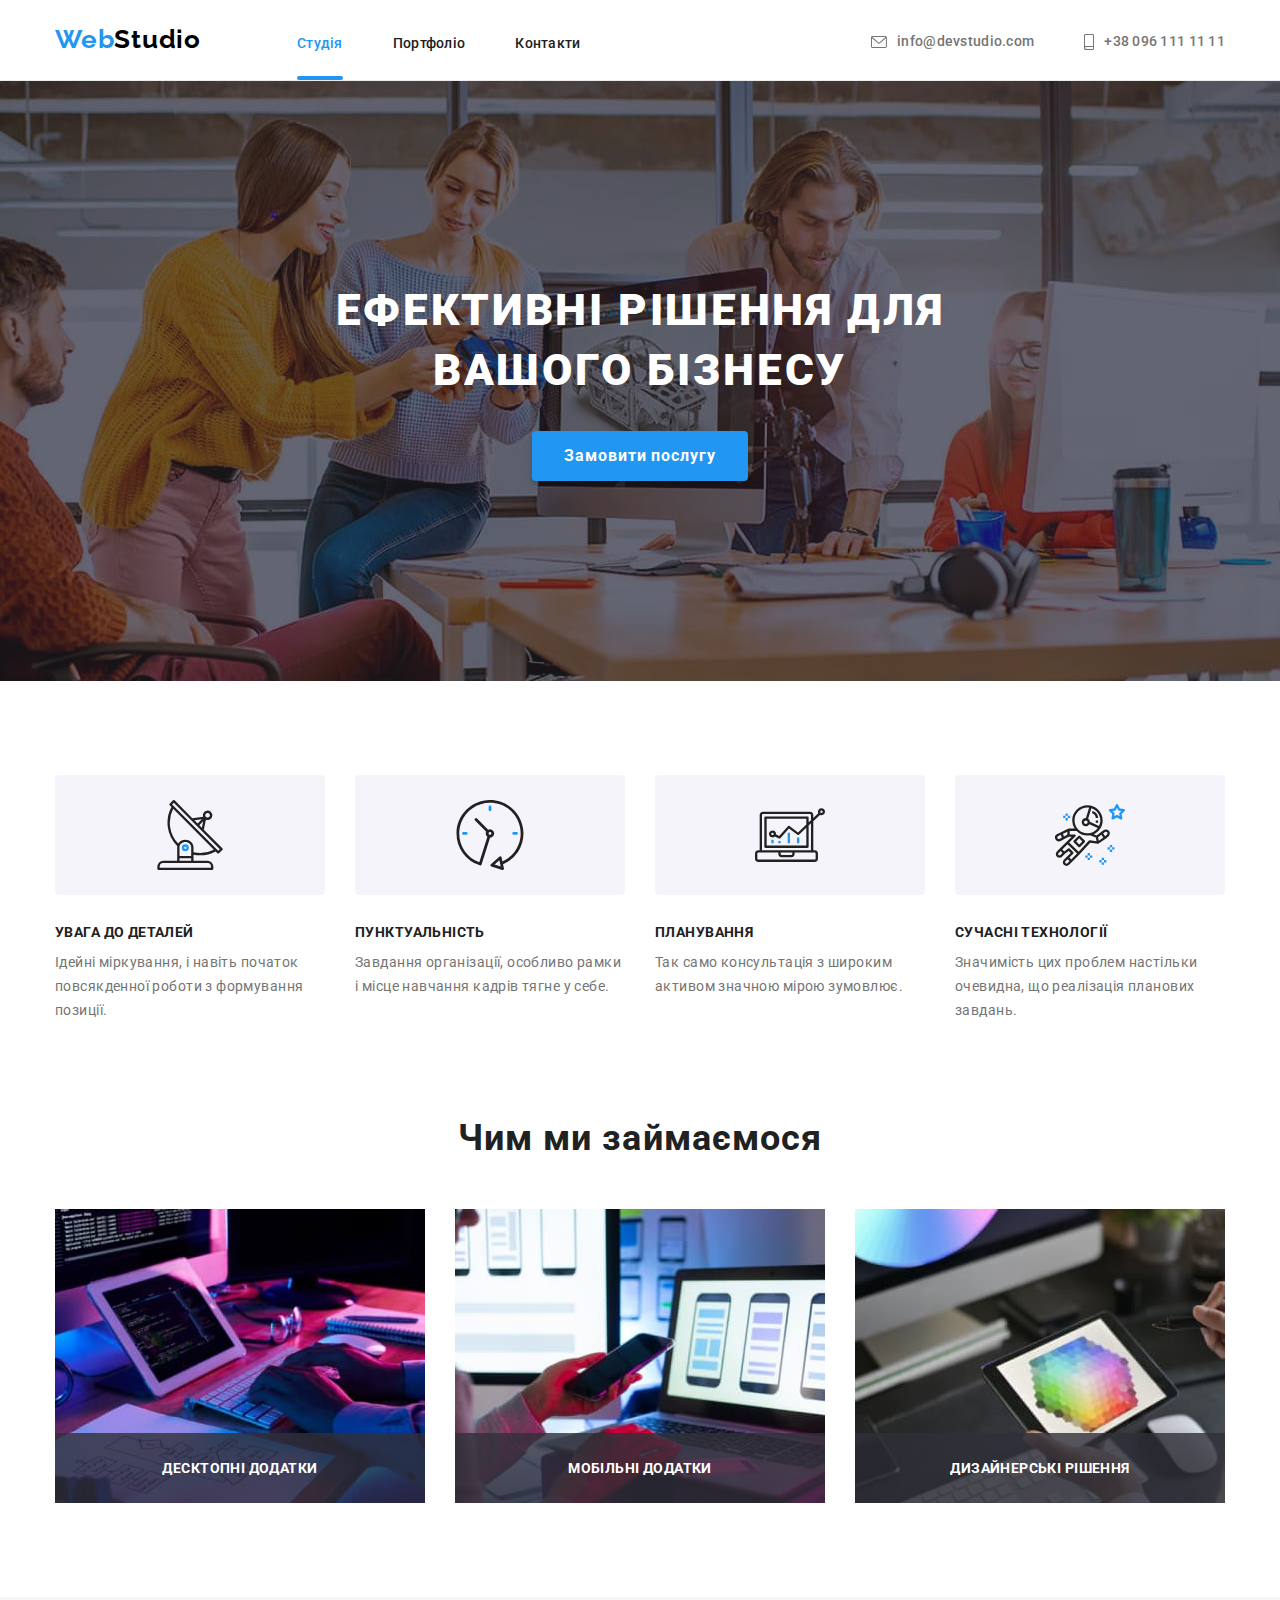
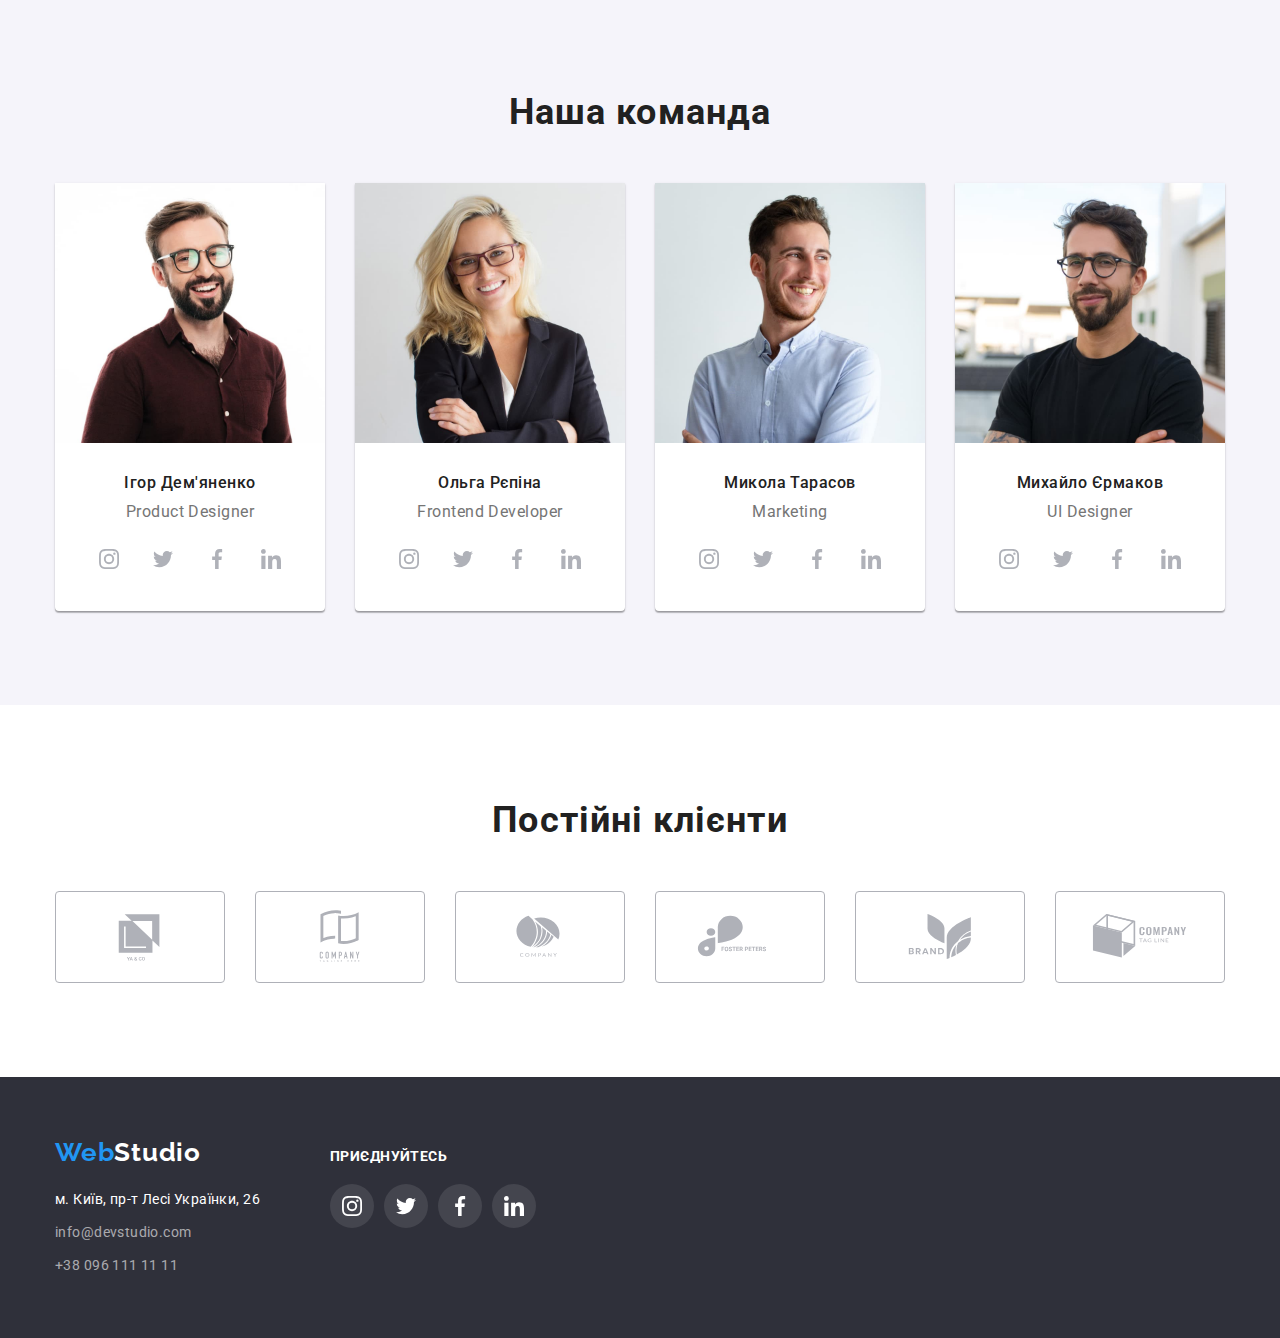
==== index.html @ 6156f2c0 "creat repository" ====
<!DOCTYPE html>
<html lang="uk">
<head>
    <meta charset="UTF-8">
    <meta http-equiv="X-UA-Compatible" content="IE=edge">
    <meta name="viewport" content="width=h1, initial-scale=1.0">
    <title>WebStudio</title>
    <link rel="preconnect" href="https://fonts.googleapis.com">
    <link rel="preconnect" href="https://fonts.gstatic.com" crossorigin>
    <link href="https://fonts.googleapis.com/css2?family=Montserrat:wght@400;700&family=Raleway:wght@700&family=Roboto:wght@400;500;700;900&display=swap" rel="stylesheet">
    <link rel="stylesheet" href="https://cdn.jsdelivr.net/npm/modern-normalize@1.1.0/modern-normalize.min.css">
    <link rel="stylesheet" href="./css/styles.css">
</head>
<body>
    <header class="page-header">
        <div class="container page-header-container">    
                <nav class="page-navigation">
                    <a href="./index.html" class="logo logo-header link">
                        <span class="logo-web">Web</span><span class="logo-studio-header">Studio</span>
                    </a>
                    <ul class="menu-nav list">
                   <li class="menu-nav-item">
                        <a href="./index.html" class="link current">
                            Студія
                         </a>
                    </li>
                    <li>
                        <a href="./portfolio.html" class="link">
                            Портфоліо
                        </a>
                    </li>
                    <li>
                       <a href="#" class="link">
                            Контакти
                        </a>
                    </li>
                </ul>
                </nav>
                <ul class="header-contacts list">
                    <li class="header-contacts-item">    
                    <a href="mailto:info@devstudio.com" class="link contacts-link">
                        <svg class="mail-icon">
                            <use href="./images/icons.svg#icon-envelope"></use>
                        </svg>
                        info@devstudio.com
                    </a>
                    </li>
                    <li class="header-contacts-item"> 
                        <a href="tel:+380961111111" class="link contacts-link">    
                            <svg class="smartphone-icon">
                                <use href="./images/icons.svg#icon-smartphone"></use>
                             </svg> 
                            +38 096 111 11 11
                        </a>
                    </li> 
                </ul>
        </div>   
    </header>
    
    <main>
        <section class="hero overlay">
            <div class="container">
                <h1 class="title-hero">Ефективні рішення для вашого бізнесу</h1>
                <button type="button" class="btn-order" data-modal-open>
                    Замовити послугу
                </button>
            </div>
        </section>
        <section class="feature">
            <div class="container">
            <h2 class="title-section title-invisible">Особливості</h2>
            <ul class="feature-items-list list">
                <li>
                    <div class="feature-items">
                        <svg aria-label="антена" class="feature-items-icon" width="70" height="70">
                            <use href="./images/icons.svg#icon-antenna"></use>
                        </svg> 
                    </div>
                    <h2 class="subtitle">Увага до деталей</h2>
                    <p class="text">
                        Ідейні міркування, і навіть початок повсякденної роботи з формування позиції.
                    </p>
                </li>
                <li>
                    <div class="feature-items">
                        <svg aria-label="годинник" class="feature-items-icon" width="70" height="70">
                            <use href="./images/icons.svg#icon-clock"></use>
                        </svg> 
                    </div> 
                    <h2 class="subtitle">Пунктуальність</h2>
                    <p class="text">
                        Завдання організації, особливо рамки і місце навчання кадрів тягне у себе.
                    </p>
                </li>
                <li>
                    <div class="feature-items">
                        <svg aria-label="діаграма" class="feature-items-icon" width="70" height="70">
                            <use href="./images/icons.svg#icon-diagram"></use>
                        </svg> 
                    </div> 
                    <h2 class="subtitle">Планування</h2>
                    <p class="text">
                        Так само консультація з широким активом значною мірою зумовлює.
                    </p>
                </li>
                <li>
                    <div class="feature-items">
                        <svg aria-label="астронавт" class="feature-items-icon" width="70" height="70">
                            <use href="./images/icons.svg#icon-astronaut"></use>
                        </svg> 
                    </div> 
                    <h2 class="subtitle">Сучасні технології</h2>
                    <p class="text">
                        Значимість цих проблем настільки очевидна, що реалізація планових завдань.
                    </p>
                </li>
            </ul>
            </div>
        </section>
        <section class="activity">
            <div class="container">
            <h2 class="title-section">Чим ми займаємося</h2>
            <ul class="activity-cards list">
                <li>
                    <div class="activity-cards-item">
                        <img src="./images/box1.jpg" alt="Веб-дизайнер оформлює макет сайту" width="370">
                        <p class="activity-cards-subtitle">Десктопні додатки</p>   
                    </div>
                </li>
                <li>
                    <div class="activity-cards-item">
                        <img src="./images/box2.jpg" alt="Програміст розробляє додаток для мобільного телефону" width="370">
                        <p class="activity-cards-subtitle">Мобільні додатки</p>
                    </div>
                </li>
                <li>
                    <div class="activity-cards-item">
                        <img src="./images/box3.jpg" alt="Веб-дизайнер з роботою над вибором кольору на графічному планшеті" width="370">
                        <p class="activity-cards-subtitle">Дизайнерські рішення</p>
                    </div>
                    
                </li>
            </ul>
            </div>
        </section>
        <section class="our-team">
            <div class="container">
            <h2 class="title-section">Наша команда</h2>
            <ul class="employees list">
                <li class="employees-item">
                    <img src="./images/photo1.jpg" alt="Photo product designer" width="270">
                    <h3 class="employee">Ігор Дем'яненко</h3>
                    <p lang="en" class="career">Product Designer</p>
                    <ul class="social-list list">
                        <li class="social-list-item">
                            <a href class="social-list-link">
                                <svg lang="en" aria-label="instagram icon" class="social-list-icon">
                                    <use href="./images/icons.svg#icon-instagram" width="20" height="20"></use>
                                </svg>
                            </a>
                        </li>
                        <li class="social-list-item">
                            <a href class="social-list-link">
                                <svg lang="en" aria-label="twitter icon" class="social-list-icon">
                                    <use href="./images/icons.svg#icon-twitter" width="20" height="20"></use>
                                </svg>
                            </a>
                        </li>
                        <li class="social-list-item">
                            <a href class="social-list-link">
                                <svg lang="en" aria-label="facebook icon" class="social-list-icon">
                                    <use href="./images/icons.svg#icon-facebook" width="20" height="20"></use>
                                </svg>
                            </a>
                        </li>
                        <li class="social-list-item">
                            <a href class="social-list-link">
                                <svg lang="en" aria-label="linkedin icon" class="social-list-icon">
                                    <use href="./images/icons.svg#icon-linkedin" width="20" height="20"></use>
                                </svg>
                            </a>
                        </li>
                    </ul>
                </li>
                <li class="employees-item">
                    <img src="./images/photo2.jpg" alt="Photo frontend developer" width="270">
                    <h3 class="employee">Ольга Рєпіна</h3>
                    <p lang="en" class="career">Frontend Developer</p>
                    <ul class="social-list list">
                        <li class="social-list-item">
                            <a href class="social-list-link">
                                <svg lang="en" aria-label="instagram icon" class="social-list-icon">
                                    <use href="./images/icons.svg#icon-instagram" width="20" height="20"></use>
                                </svg>
                            </a>
                        </li>
                        <li class="social-list-item">
                            <a href class="social-list-link">
                                <svg lang="en" aria-label="twitter icon" class="social-list-icon">
                                    <use href="./images/icons.svg#icon-twitter" width="20" height="20"></use>
                                </svg>
                            </a>
                        </li>
                        <li class="social-list-item">
                            <a href class="social-list-link">
                                <svg lang="en" aria-label="facebook icon" class="social-list-icon">
                                    <use href="./images/icons.svg#icon-facebook" width="20" height="20"></use>
                                </svg>
                            </a>
                        </li>
                        <li class="social-list-item">
                            <a href class="social-list-link">
                                <svg lang="en" aria-label="linkedin icon" class="social-list-icon">
                                    <use href="./images/icons.svg#icon-linkedin" width="20" height="20"></use>
                                </svg>
                            </a>
                        </li>
                    </ul>
                </li>
                <li class="employees-item">
                    <img src="./images/photo3.jpg" alt="Photo marketer" width="270">
                    <h3 class="employee">Микола Тарасов</h3>
                    <p lang="en" class="career">Marketing</p>
                    <ul class="social-list list">
                        <li class="social-list-item">
                            <a href class="social-list-link">
                                <svg lang="en" aria-label="instagram icon" class="social-list-icon">
                                    <use href="./images/icons.svg#icon-instagram" width="20" height="20"></use>
                                </svg>
                            </a>
                        </li>
                        <li class="social-list-item">
                            <a href class="social-list-link">
                                <svg lang="en" aria-label="twitter icon" class="social-list-icon">
                                    <use href="./images/icons.svg#icon-twitter" width="20" height="20"></use>
                                </svg>
                            </a>
                        </li>
                        <li class="social-list-item">
                            <a href class="social-list-link">
                                <svg lang="en" aria-label="facebook icon" class="social-list-icon">
                                    <use href="./images/icons.svg#icon-facebook" width="20" height="20"></use>
                                </svg>
                            </a>
                        </li>
                        <li class="social-list-item">
                            <a href class="social-list-link">
                                <svg lang="en" aria-label="linkedin icon" class="social-list-icon">
                                    <use href="./images/icons.svg#icon-linkedin" width="20" height="20"></use>
                                </svg>
                            </a>
                        </li>
                    </ul>
                </li>
                <li class="employees-item">
                    <img src="./images/photo4.jpg" alt="Photo UI designer" width="270">
                    <h3 class="employee">Михайло Єрмаков</h3>
                    <p lang="en" class="career">UI Designer</p>
                    <ul class="social-list list">
                        <li class="social-list-item">
                            <a href class="social-list-link">
                                <svg lang="en" aria-label="instagram icon" class="social-list-icon">
                                    <use href="./images/icons.svg#icon-instagram" width="20" height="20"></use>
                                </svg>
                            </a>
                        </li>
                        <li class="social-list-item">
                            <a href class="social-list-link">
                                <svg lang="en" aria-label="twitter icon" class="social-list-icon">
                                    <use href="./images/icons.svg#icon-twitter" width="20" height="20"></use>
                                </svg>
                            </a>
                        </li>
                        <li class="social-list-item">
                            <a href class="social-list-link">
                                <svg lang="en" aria-label="facebook icon" class="social-list-icon">
                                    <use href="./images/icons.svg#icon-facebook" width="20" height="20"></use>
                                </svg>
                            </a>
                        </li>
                        <li class="social-list-item">
                            <a href class="social-list-link">
                                <svg lang="en" aria-label="linkedin icon" class="social-list-icon">
                                    <use href="./images/icons.svg#icon-linkedin" width="20" height="20"></use>
                                </svg>
                            </a>
                        </li>
                    </ul>
                </li>
            </ul>
            </div>
        </section>
        <section class="clients">
            <div class="container">
                <h2 class="title-section">Постійні клієнти</h2>
                <ul class="list clients-list">
                    <li>
                        <a href="" class="clients-link">
                            <svg lang="en" aria-label="logo company" class="clients-icon" width="106" height="60px">
                                <use href="./images/icons.svg#icon-client1"></use>
                            </svg>
                        </a>
                    </li>
                    <li>
                        <a href="" class="clients-link">
                            <svg lang="en" aria-label="logo company" class="clients-icon" width="106" height="60px">
                                <use href="./images/icons.svg#icon-client2"></use>
                            </svg>
                        </a>
                    </li>
                    <li>
                        <a href="" class="clients-link">
                            <svg lang="en" aria-label="logo company" class="clients-icon" width="106" height="60px">
                                <use href="./images/icons.svg#icon-client3"></use>
                            </svg>
                        </a>
                    </li>
                    <li>
                        <a href="" class="clients-link">
                            <svg lang="en" aria-label="logo company" class="clients-icon" width="106" height="60px">
                                <use href="./images/icons.svg#icon-client4"></use>
                            </svg>
                        </a>
                    </li>
                    <li>
                        <a href="" class="clients-link">
                            <svg lang="en" aria-label="logo company" class="clients-icon" width="106" height="60px">
                                <use href="./images/icons.svg#icon-client5"></use>
                            </svg>
                        </a>
                    </li>
                    <li>
                        <a href="" class="clients-link">
                            <svg lang="en" aria-label="logo company" class="clients-icon" width="106" height="60px">
                                <use href="./images/icons.svg#icon-client6"></use>
                            </svg>
                        </a>
                    </li>
                </ul>

            </div>
        </section>
    </main>
    <footer class="footer">
        <div class="container contacts-block">
        <div>
            <a href="./index.html" class="logo logo-footer link">
                <span class="logo-web">Web</span><span class="logo-studio-footer">Studio</span>
            </a>
            <address>
                <ul class="contacts list">
                    <li class="contacts-item">
                        <a href="https://goo.gl/maps/5WQEzpzciVfXeqbu7" target="_blank" rel="noreferer noopener nofollow" class="link address">
                            м. Київ, пр-т Лесі Українки, 26
                        </a>
                    </li>
                    <li class="contacts-item">
                        <a href="mailto:info@devstudio.com" class="link mail-footer">info@devstudio.com</a>
                    </li>    
                    <li class="contacts-item">
                        <a href="tel:+380961111111" class="link phone-footer">+38 096 111 11 11</a>
                    </li>
                </ul>
            </address>
        </div>
        <div class="social-footer">
            <p class="title-social">приєднуйтесь</p>
            <ul class="social-list social-list-footer list">
                <li class="social-list-item">
                    <a href class="social-list-link">
                        <svg lang="en" aria-label="instagram icon" class="social-list-icon">
                            <use href="./images/icons.svg#icon-instagram" width="20" height="20"></use>
                        </svg>
                    </a>
                </li>
                <li class="social-list-item">
                    <a href class="social-list-link">
                        <svg lang="en" aria-label="twitter icon" class="social-list-icon">
                            <use href="./images/icons.svg#icon-twitter" width="20" height="20"></use>
                        </svg>
                    </a>
                </li>
                <li class="social-list-item">
                    <a href class="social-list-link">
                        <svg lang="en" aria-label="facebook icon" class="social-list-icon">
                            <use href="./images/icons.svg#icon-facebook" width="20" height="20"></use>
                        </svg>
                    </a>
                </li>
                <li class="social-list-item">
                    <a href class="social-list-link">
                        <svg lang="en" aria-label="linkedin icon" class="social-list-icon">
                            <use href="./images/icons.svg#icon-linkedin" width="20" height="20"></use>
                        </svg>
                    </a>
                </li>
            </ul>
        </div>
        </div>
    </footer>
    <div class="backdrop is-hidden" data-modal>
        <div class="modal">
            <button type="button" class="modal-close-btn" data-modal-close>
            <svg aria-label="кнопка закрити вікно" class="modal-close-icon" width="18" height="18">
                <use href="./images/icons.svg#icon-close"></use>
            </svg>
            </button>
        </div>
    </div>
    <script src="./js/modal.js"></script>
</body>
</html>
---- css/styles.css ----
/* title-color #212121 
accent-color #2196F3
text-color #757575
background-main #ffffff
background-footer #2F303A
background-OurTeam #F5F4FA */
:root {
    --accent-color: #2196F3;
    --logo-studio-header: #000000;
    --logo-studio-footer: #ffffff;
    --title-color: #212121;
    --text-color: #757575;
    --background-main: #ffffff;
    --background-footer: #2F303A;
    --background-hero: #C4C4C4;
    --transition-timing-function: 250ms cubic-bezier(0.4, 0, 0.2, 1);
}
h1, 
h2, 
h3, 
h4 {
    margin-top: 0;
    margin-bottom: 0;
}
ul, 
ol {
    margin-top: 0;
    margin-bottom: 0;
    padding-left: 0;
}
p {
    margin-top: 0;
    margin-bottom: 0;
}
.list {
    list-style: none;
}
.link {
    text-decoration: none;
}
img {
    display: block;
    max-width: 100%;
    height:auto;
}
button {
    cursor: pointer;
}
/* Remove outline on the forms and links */
:active, :hover, :focus {
    outline: 0;
    outline-offset: 0;
}
/*========== HEADER =========*/
.page-header-container {
    display: flex;
    align-items: baseline; 
}
.page-navigation {
    display: flex;
    align-items: baseline;
}
.page-header {
    border-bottom: 1px solid #ECECEC;
    padding-top: 24px;
    padding-bottom: 25px;
}
.menu-nav {
    display: flex;
    column-gap: 50px;
}
.header-contacts {
    display: flex;
    margin-left: auto;
    column-gap: 50px;
}
/*======== styles logo =======*/
.logo {
    font-family: 'Raleway', sans-serif;
    font-weight: 700;
    font-size: 26px;
    line-height: 1.19;
    letter-spacing: 0.03em;
}
.logo-header {
    margin-right: 96px;
}
.logo-web {
    color: var(--accent-color);
}
.logo-studio-header { 
    color: var(--logo-studio-header);
}
/* ======= navigation ======= */
.menu-nav a {
    position: relative;
    font-weight: 500;
    font-size: 14px;
    line-height: 1.14;
    letter-spacing: 0.02em;
    color: var(--title-color);
    padding-bottom: 28px;
    transition: color var(--transition-timing-function);
}
.menu-nav a:hover, 
.menu-nav a:focus {
    color: var(--accent-color);
}
.menu-nav a.current {
    color: var(--accent-color);
}
.menu-nav a.current::after {
    position: absolute;
    content: "";
    bottom: -1px;
    left: 0;
    width: 100%;
    height: 4px;
    border-radius: 2px;
    background-color: var(--accent-color);
    animation: opacity-animation var(--transition-timing-function);
}
@keyframes opacity-animation {
    0% {opacity: 0;}
    50% {opacity: 0.5;}
    100% {opacity: 1;}
}

/* ====== styles contacts =========*/
.contacts-link {
    display: flex;
    align-items: center;
    gap: 10px;
    font-weight: 500;
    font-size: 14px;
    line-height: 1.14;
    letter-spacing: 0.02em;
    color: var(--text-color);
    transition: color var(--transition-timing-function);
}
.contacts-link:hover .mail-icon, 
.contacts-link:focus .mail-icon,
.contacts-link:hover .smartphone-icon, 
.contacts-link:focus .smartphone-icon{
    fill:var(--accent-color);
}
.contacts-link:hover,
.contacts-link:focus
{
    color: var(--accent-color);
}
.mail-icon {
    width: 16px;
    height: 12px;
    fill: var(--text-color);
    transition: fill var(--transition-timing-function);
}
.smartphone-icon {
    width: 10px;
    height: 16px;
    fill: var(--text-color); 
    transition: fill var(--transition-timing-function);
}
/* ============ MAIN ============ */
.container {
    margin-left: auto;
    margin-right: auto;
    width: 1200px;
    padding-left: 15px;
    padding-right: 15px;
}
body {
    background-color: var(--background-main);
    font-family: 'Roboto', sans-serif;
    color: var(--title-color);
}
section {
    padding-top: 94px;
    padding-bottom: 94px;
}
/*=========== HERO ============*/
.hero {
    padding-top: 200px;
    padding-bottom: 200px;
    text-align: center;
}
.overlay {
    background-color: var(--background-hero);
    background-image: linear-gradient(to right, rgba(47, 48, 58, 0.4), rgba(47, 48, 58, 0.4)), url(../images/bgstudio.jpg);
    background-repeat: no-repeat;
    background-size: cover;
    background-position: center;
    max-width: 1600px;
    min-height: 600px;
    margin-left: auto;
    margin-right: auto;
}
.title-hero {
    margin-left: auto;
    margin-bottom: 30px;
    margin-right: auto;
    font-weight: 900;
    font-size: 44px;
    line-height: 1.36;
    letter-spacing: 0.06em;
    text-transform: uppercase;
    color: #ffffff;
    width: 696px;
}
.btn-order {
    font-weight: 700;
    font-size: 16px;
    line-height: 1.875;
    color: #ffffff;
    background-color: var(--accent-color);
    border: 0;
    border-radius: 4px;
    padding: 10px 32px;
    letter-spacing: 0.06em;
    box-shadow: 0px 4px 4px rgba(0, 0, 0, 0.15);
}
/*========== ОСОБЛИВОСТІ ============*/
.feature-items-list {
    display: flex;
    justify-content: center;
    gap: 30px;
    flex-wrap: wrap;
}
.feature-items{
    display: flex;
    justify-content: center;
    align-items: center;
    width: 270px;
    height: 120px;
    background-color: #F5F4FA;
    border-radius: 4px;
    margin-bottom: 30px;
}
.feature-items-icon {
    display: flex;
    justify-content: center;
    align-items: center;
}
.title-section {
    font-size: 36px;
    line-height: 1.17;
    text-align: center;
    letter-spacing: 0.03em;
    margin-bottom: 50px;
}
.title-invisible {
    position: absolute;
    border: 0;
	clip: rect(0 0 0 0);
	height: 1px;
	width: 1px;
    margin: -1px;
	overflow: hidden;
	padding: 0;
	white-space: nowrap;
}
.subtitle {
    font-size: 14px;
    line-height: 1.14;
    letter-spacing: 0.03em;
    text-transform: uppercase;
    margin-bottom: 10px;
}
.text {
    font-size: 14px;
    line-height: 1.714;
    letter-spacing: 0.03em;
    color: var(--text-color);
    width: 270px;
}
/*========== ЧИМ МИ ЗАЙМАЄМОСЯ ======*/
.activity {
    padding-top: 0px;
}
.activity-cards {
    display: flex;
    flex-wrap: wrap;
    gap: 30px;   
}
.activity-cards-item {
    position: relative;
}
.activity-cards-subtitle {
    position: absolute;
    bottom: 0;
    height: 70px;
    width: 100%;
    display: flex;
    justify-content: center;
    align-items: center;
    background-color: rgba(47, 48, 58, 0.8);
    font-weight: 700;
    font-size: 14px;
    line-height: 1,14;
    text-align: center;
    letter-spacing: 0.03em;
    text-transform: uppercase;
    color: #FFFFFF;
}
/*========== НАША КОМАНДА ===========*/
.our-team {
    background-color: #F5F4FA;
}
.employees {
    display: flex;
    flex-wrap: wrap;
    gap: 30px;
}
.employees-item {
    background-color: #ffffff;
    border-radius: 0px 0px 4px 4px;
    box-shadow: 0px 1px 3px rgba(0, 0, 0, 0.12), 0px 1px 1px rgba(0, 0, 0, 0.14), 0px 2px 1px rgba(0, 0, 0, 0.2);
}
.employee, .career {
    font-size: 16px;
    line-height: 1.19;
    text-align: center;
    letter-spacing: 0.03em; 
}
.employee {
    font-weight: 500;
    color: var(--title-color);
    padding-top: 30px;
    margin-bottom: 10px;
}
.career {
    color: var(--text-color);
    margin-bottom: 16px;
}
.social-list {
    display: flex;
    justify-content: center;
    column-gap: 10px;
    padding-bottom: 30px;
}
.social-list-link {
    display: flex;
    justify-content: center;
    align-items: center;
    width: 44px;
    height: 44px;
    background-color: #ffffff;
    border-radius: 50%;
    transition: background-color var(--transition-timing-function);
}
.social-list-icon {
    width: 20px;
    height: 20px;
    fill: #AFB1B8;
    transition: fill var(--transition-timing-function);
}
.social-list-link:hover,
.social-list-link:focus {
    background-color: var(--accent-color);
}
.social-list-link:hover .social-list-icon,
.social-list-link:focus .social-list-icon{
    fill: #ffffff;
} 
/* ========== ПОСТІЙНІ КЛІЄНТИ ======== */
.clients-list {
    display: flex;
    flex-wrap: wrap;
    gap: 30px;
}
.clients-link {
    display: flex;
    justify-content: center;
    align-items: center;
    border: 1px solid #AFB1B8;
    border-radius: 4px;
    width: 170px;
    height: 92px;
    transition: border-color var(--transition-timing-function);
}
.clients-link:hover .clients-icon,
.clients-link:focus .clients-icon{
    fill: var(--accent-color);
}
.clients-link:hover,
.clients-link:focus{
    border-color: var(--accent-color);
    cursor: pointer;
}
.clients-icon {
    display: flex;
    fill: #AFB1B8; 
    transition: fill var(--transition-timing-function);
}
/*========== ПОРТФОЛІО ========= */
.btn-filter-container {
    margin-bottom: 50px;
}
.button-filter {
    font-weight: 500;
    font-size: 16px;
    line-height: 1.63;
    text-align: center;
    letter-spacing: 0.03em;
    cursor: pointer;
    border: 0;
    border-radius: 4px;
    background-color: #F5F4FA;
    height: 38px;
    padding: 6px 22px;
    transition: background-color var(--transition-timing-function), color var(--transition-timing-function), box-shadow var(--transition-timing-function);
}
.btn-filter-allcards {
    padding-left: 25px;
    padding-right: 25px;
}
.button-filter:hover, 
.button-filter:focus {
    background-color: var(--accent-color);
    color: #ffffff;
    box-shadow: 0px 4px 4px rgba(0, 0, 0, 0.25)
}
.portfolio-container li{
    width: 370px;
}
.text-portfolio-card {
    padding-top: 20px;
    padding-bottom: 20px;
    padding-left: 24px;
    padding-right: 24px; 
    border: 1px solid #EEEEEE;
    border-top: 0px;
}
.title-portfolio {
    font-size: 18px;
    line-height: 2;
    letter-spacing: 0.06em;
    margin-bottom: 4px;
    overflow: hidden;
    white-space: nowrap;
    text-overflow: ellipsis;
    color: var(--title-color);
}
.text-portfolio {
    font-size: 16px;
    line-height: 1.88;
    letter-spacing: 0.03em;
    color: var(--text-color);
}
.btn-filter-container {
    display: flex;
    justify-content: center;
    gap: 8px;
}
.portfolio-container {
    display: flex;
    flex-wrap: wrap;
    gap: 30px;
}
.portfolio-card {
    display: block;
    transition: box-shadow var(--transition-timing-function);
}
.portfolio-card:hover,
.portfolio-card:focus {
    box-shadow: 0px 1px 1px rgba(0, 0, 0, 0.12), 0px 4px 4px rgba(0, 0, 0, 0.06), 1px 4px 6px rgba(0, 0, 0, 0.16);
}
.portfolio-card:hover .portfolio-card-overlay ,
.portfolio-card:focus .portfolio-card-overlay {
    transform: translateY(0%);
}
.portfolio-card-item {
    position: relative;
    overflow: hidden;
}
.portfolio-card-overlay {
    position: absolute;
    top: 0;
    left: 0;
    background-color: rgba(33, 150, 243, 0.9);
    width: 100%;
    height: 100%;
    font-weight: 400;
    font-size: 18px;
    line-height: 1.56;
    letter-spacing: 0.03em;
    color: #FFFFFF;
    overflow: auto;
    padding: 63px 24px;
    transform: translateY(101%);
    transition: transform var(--transition-timing-function);
}
/*========== FOOTER ===========*/
.footer {
    background-color: var(--background-footer);
    padding-top: 60px;
    padding-bottom: 60px;
}
.logo-studio-footer {
    color: var(--logo-studio-footer);
}
.logo-footer {
    display: block;
    margin-bottom: 20px;
}
.contacts-item {
    font-style: normal;
    font-weight: 400;
    font-size: 14px;
    line-height: 1.71;
    letter-spacing: 0.03em;
}
.contacts-item:not(:last-child) {
    margin-bottom: 9px;
}
.address {
    display: block;
    color: #ffffff;
    transition: color var(--transition-timing-function);
}
.mail-footer, 
.phone-footer {
    color: rgba(255, 255, 255, 0.6);
    display: block;
    transition: color var(--transition-timing-function);
}
.address:hover,
.address:focus,
.mail-footer:hover,
.mail-footer:focus,
.phone-footer:hover,
.phone-footer:focus {
    color: var(--accent-color);
}
.title-social {
    font-weight: 700;
    font-size: 14px;
    line-height: 16px;
    letter-spacing: 0.03em;
    text-transform: uppercase;
    color: #FFFFFF;
    margin-bottom: 20px;
}
.contacts-block {
    display: flex;
    align-items: baseline;
}
.social-list-footer {
    padding-bottom: 0;
}
footer .social-list-icon {
    fill: #ffffff;
}
footer .social-list-link {
    background-color: rgba(255, 255, 255, 0.1);;
}
.social-footer {
    margin-left: 70px;
}
/*  ======== МОДАЛЬНЕ ВІКНО ======== */
.backdrop {
    position: fixed;
    top: 0;
    left: 0;
    width: 100%;
    height: 100%;
    background-color: rgba(47, 48, 58, 0.4);
    z-index: 100;
    transition: opacity 500ms linear, visibility 500ms linear, transform 500ms linear;
}
.backdrop.is-hidden {
    visibility: hidden;
    opacity: 0;
    pointer-events: none;
    transform: scale(0);
}
.modal {
    position: absolute;
    top: 50%;
    left: 50%;
    transform: translate(-50%, -50%); 
    background-color: #ffffff;
    width: 528px;
    height: 581px;
}
.modal-close-btn {
    display: flex;
    justify-content: center;
    align-items: center;
    position: absolute;
    top: 8px;
    right: 8px;
    width: 30px;
    height: 30px;
    border: 1px solid rgba(0, 0, 0, 0.1);
    border-radius: 50%;
    background-color: transparent;
    padding: 0;
}
.modal-close-icon {
    fill: #000000;
}
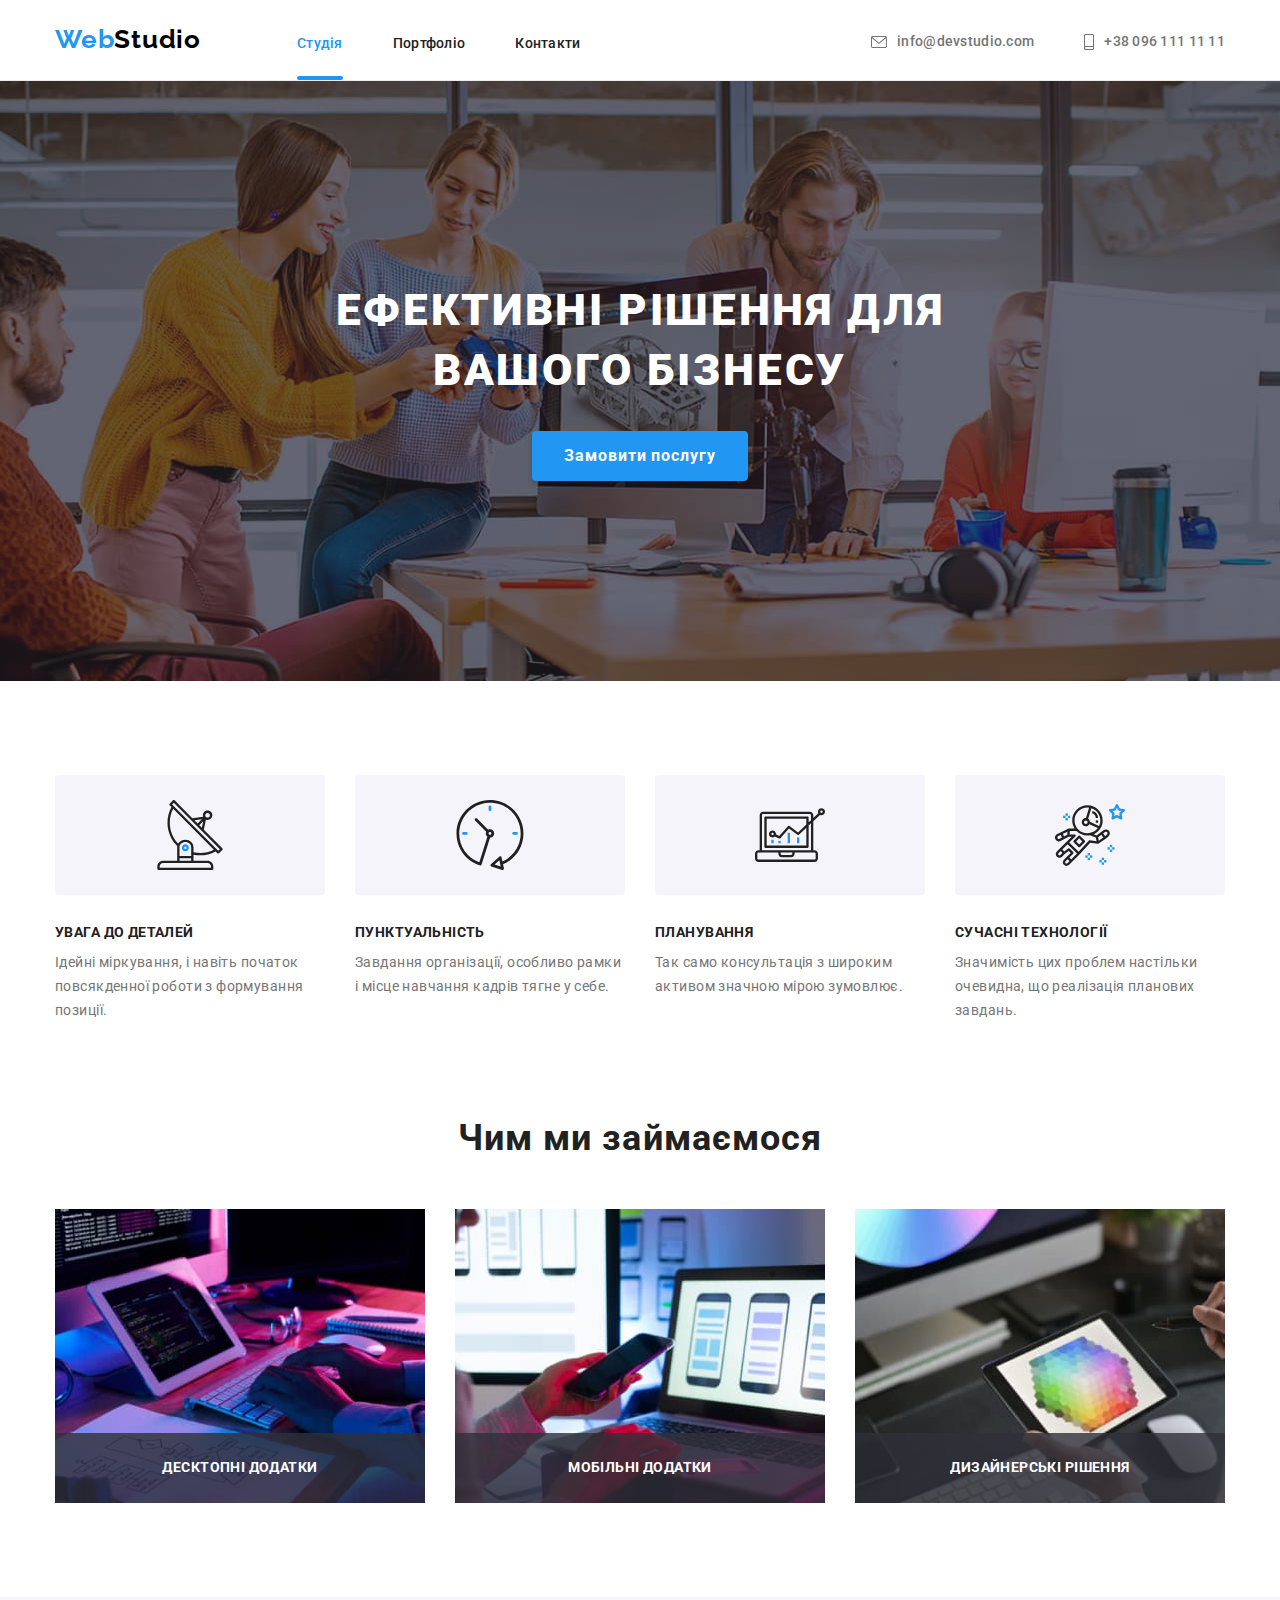
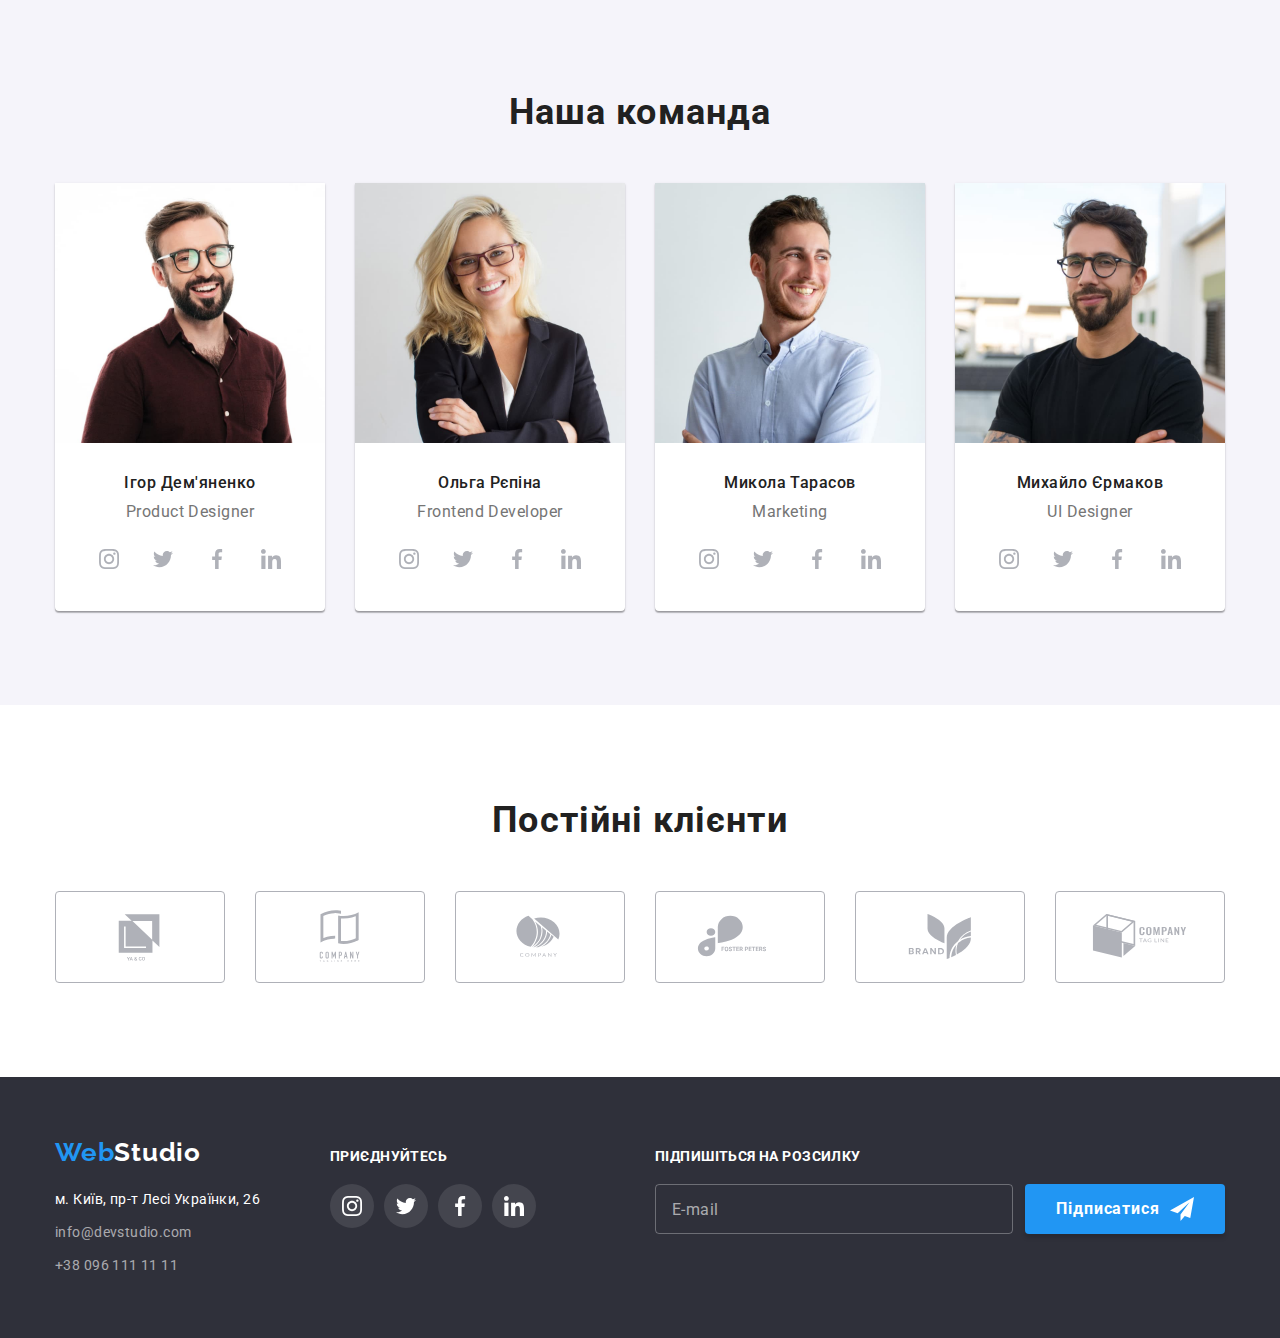
==== commit f3e1c1c5: "modal form" ====
--- a/index.html
+++ b/index.html
@@ -61,7 +61,7 @@
         <section class="hero overlay">
             <div class="container">
                 <h1 class="title-hero">Ефективні рішення для вашого бізнесу</h1>
-                <button type="button" class="btn-order" data-modal-open>
+                <button type="button" class="btn" data-modal-open>
                     Замовити послугу
                 </button>
             </div>
@@ -337,7 +337,6 @@
                         </a>
                     </li>
                 </ul>
-
             </div>
         </section>
     </main>
@@ -396,15 +395,77 @@
                 </li>
             </ul>
         </div>
+            <form class="form-sign">
+                <p class="title-social">Підпишіться на розсилку</p>
+                <span class="form-sign-email-input">
+                    <label>
+                        <input type="email" name="mail" id="mail" placeholder="E-mail" class="input-sign"/>
+                    </label>
+                    <button type="submit" class="btn btn-sign">
+                        Підписатися
+                        <svg lang="en" aria-label="icon send" class="icon-send" width="24" height="24">
+                            <use href="./images/icons.svg#icon-send"></use>
+                        </svg>
+                    </button>
+                </span>    
+            </form>
         </div>
     </footer>
     <div class="backdrop is-hidden" data-modal>
         <div class="modal">
             <button type="button" class="modal-close-btn" data-modal-close>
-            <svg aria-label="кнопка закрити вікно" class="modal-close-icon" width="18" height="18">
+            <svg aria-label="Кнопка закрити вікно" class="modal-close-icon" width="18" height="18">
                 <use href="./images/icons.svg#icon-close"></use>
             </svg>
             </button>
+            <form class="modal-form">
+                <p class="modal-form-title">Залиште свої дані, ми вам передзвонимо</p>
+                
+                        <label class="modal-form-field">
+                            <span class="modal-form-field-description">Ім'я</span>
+                            <span class="modal-form-input-wrapper">
+                                <input type="text" name="user-name" class="modal-form-input" required pattern="[a-zA-Zа-яА-ЯіІїЇ]+">
+                                <svg lang="en" aria-label="icon-person-black" class="modal-form-icon" width="18" height="18">
+                                    <use href="./images/icons.svg#icon-person-black"></use>
+                                </svg>  
+                            </span>
+                        </label>
+                        
+                        <label class="modal-form-field">
+                            <span class="modal-form-field-description">Телефон</span>
+                            <span class="modal-form-input-wrapper">
+                                <input type="tel" name="user-tel" class="modal-form-input" required pattern="[(0-9)(3)-(0-9)(3)-(0-9)(2)-(0-9)(2)]" title="***-***-**-**">
+                                <svg lang="en" aria-label="icon-phone-black" class="modal-form-icon" width="18" height="18">
+                                    <use href="./images/icons.svg#icon-phone-black"></use>
+                                </svg>
+                            </span>
+                        </label>
+                    
+                        <label class="modal-form-field">
+                            <span class="modal-form-field-description">Пошта</span>
+                            <span class="modal-form-input-wrapper">
+                                <input type="email" name="user-mail" class="modal-form-input" required>
+                                <svg lang="en" aria-label="icon-email-black" class="modal-form-icon" width="18" height="18">
+                                    <use href="./images/icons.svg#icon-email-black"></use>
+                                </svg>
+                            </span>
+                        </label>
+                        
+                        <label class="modal-form-field">
+                            <span class="modal-form-field-description">Коментар</span>
+                            <textarea name="user-message" placeholder="Введіть текст" class="modal-form-message"></textarea>
+                        </label>
+
+                    <label class="modal-form-checkbox-field">
+                        <input type="checkbox" name="user-policy" class="modal-form-checkbox" required>
+                        <svg class="modal-form-own-checkbox">
+                            <use href="./images/icons.svg#icon-check" class="modal-form-checkbox-icon"></use>
+                        </svg>
+                        Погоджуюся з розсилкою та приймаю&nbsp;<a href="" class="modal-form-link-terms">Умови договору</a>
+                    </label>
+                    
+                <button type="submit" class="btn button-submit">Відправити</button>
+            </form>
         </div>
     </div>
     <script src="./js/modal.js"></script>
--- a/css/styles.css
+++ b/css/styles.css
@@ -46,11 +46,7 @@
 button {
     cursor: pointer;
 }
-/* Remove outline on the forms and links */
-:active, :hover, :focus {
-    outline: 0;
-    outline-offset: 0;
-}
+
 /*========== HEADER =========*/
 .page-header-container {
     display: flex;
@@ -183,6 +179,7 @@
     padding-top: 200px;
     padding-bottom: 200px;
     text-align: center;
+    min-width: 1200px;
 }
 .overlay {
     background-color: var(--background-hero);
@@ -207,7 +204,7 @@
     color: #ffffff;
     width: 696px;
 }
-.btn-order {
+.btn {
     font-weight: 700;
     font-size: 16px;
     line-height: 1.875;
@@ -296,7 +293,7 @@
     background-color: rgba(47, 48, 58, 0.8);
     font-weight: 700;
     font-size: 14px;
-    line-height: 1,14;
+    line-height: 1.14;
     text-align: center;
     letter-spacing: 0.03em;
     text-transform: uppercase;
@@ -495,6 +492,7 @@
     background-color: var(--background-footer);
     padding-top: 60px;
     padding-bottom: 60px;
+    min-width: 1200px;
 }
 .logo-studio-footer {
     color: var(--logo-studio-footer);
@@ -557,6 +555,41 @@
 .social-footer {
     margin-left: 70px;
 }
+.form-sign {
+    margin-left: auto;
+}
+.form-sign-email-input {
+    display: flex;
+    justify-content: center;
+}
+.btn-sign {
+    display: flex;
+    justify-content: center;
+    width: 200px;
+    align-items: center;
+    margin-left: 12px;
+    padding: 10px 28px;
+}
+.icon-send {
+    margin-left: 10px;
+}
+.input-sign {
+    width: 358px;
+    height: 50px;
+    border: 1px solid rgba(255, 255, 255, 0.3);
+    border-radius: 4px;
+    background-color: transparent;
+    padding: 15px 16px;
+    color: #FFFFFF;
+}
+.input-sign::placeholder {
+    font-weight: 400;
+    font-size: 16px;
+    line-height: 1.25;
+    letter-spacing: 0.03em;
+    color: rgba(255, 255, 255, 0.6);
+}
+
 /*  ======== МОДАЛЬНЕ ВІКНО ======== */
 .backdrop {
     position: fixed;
@@ -582,6 +615,7 @@
     background-color: #ffffff;
     width: 528px;
     height: 581px;
+    padding: 40px;
 }
 .modal-close-btn {
     display: flex;
@@ -600,3 +634,135 @@
 .modal-close-icon {
     fill: #000000;
 }
+/* ======== modal form ===== */
+.modal-form-title {
+    font-weight: 700;
+    font-size: 20px;
+    line-height: 1.15;
+    text-align: center;
+    letter-spacing: 0.03em;
+    color: var(--title-color);
+    margin-bottom: 12px;
+}
+.modal-form {
+    display: flex;
+    flex-direction: column;
+}
+.modal-form-input {
+    outline: none;
+    width: 100%;
+    height: 40px;
+    border: 1px solid rgba(33, 33, 33, 0.2);
+    border-radius: 4px; 
+    padding-left: 42px;
+    transition: border-color var(--transition-timing-function);
+}
+.modal-form-input:focus {
+   border-color: var(--accent-color);
+}
+.modal-form-input:focus + .modal-form-icon {
+    fill: var(--accent-color);
+}
+
+.modal-form-field-description {
+    display: block;
+    font-weight: 400;
+    font-size: 12px;
+    line-height: 1.17;
+    letter-spacing: 0.01em;
+    color: var(--text-color);
+    margin-bottom: 4px;
+}
+.modal-form-field {
+    margin-bottom: 10px;
+}
+.modal-form-input-wrapper {
+    position: relative;
+}
+.modal-form-icon {
+    position: absolute;
+    top: 50%;
+    left: 12px;
+    transform: translateY(-50%);
+    transition: fill var(--transition-timing-function);
+} 
+.modal-form-message {
+    resize: none;
+    outline: none;
+    width: 100%;
+    height: 120px;
+    border: 1px solid rgba(33, 33, 33, 0.2);
+    border-radius: 4px;
+    padding: 12px 16px;
+    transition: border-color var(--transition-timing-function);
+}
+.modal-form-message:focus {
+    border-color: var(--accent-color);
+}
+.modal-form-message::placeholder {
+    font-weight: 400;
+    font-size: 12px;
+    line-height: 1.17;
+    letter-spacing: 0.01em;
+    color: rgba(117, 117, 117, 0.5);
+}
+.modal-form-checkbox-field {
+    display: flex;
+    align-items: center;
+    justify-content: center;
+}
+.modal-form-own-checkbox {
+    width: 16px;
+    height: 15px;
+    border-radius: 2px;
+    border: 1px solid var(--title-color);
+    cursor: pointer;
+    margin-right: 7px;
+    transition: box-shadow var(--transition-timing-function);
+}
+.modal-form-checkbox-icon {
+    display: none;
+}
+.modal-form-checkbox:checked + .modal-form-own-checkbox {
+    background-color: var(--accent-color);
+    border-color: var(--accent-color);
+}
+.modal-form-checkbox:checked + .modal-form-own-checkbox .modal-form-checkbox-icon {
+    display: block;
+}
+.modal-form-checkbox:focus + .modal-form-own-checkbox{
+    box-shadow: 0 0 0 2px rgba(0, 0, 255, 0.5);
+}
+.modal-form-checkbox {
+    position: absolute;
+    appearance: none;
+}
+.modal-form-checkbox-field {
+    margin-bottom: 30px;
+    font-weight: 400;
+    font-size: 14px;
+    line-height: 1.71;
+    letter-spacing: 0.03em;
+    color: var(--text-color);
+}
+.modal-form-link-terms {
+    font-weight: 400;
+    font-size: 14px;
+    line-height: 1.71;
+    letter-spacing: 0.03em;
+    color: var(--accent-color);
+}
+.button-submit {
+    width: 200px;
+    align-self: center;
+}
+
+
+
+
+
+
+
+
+
+
